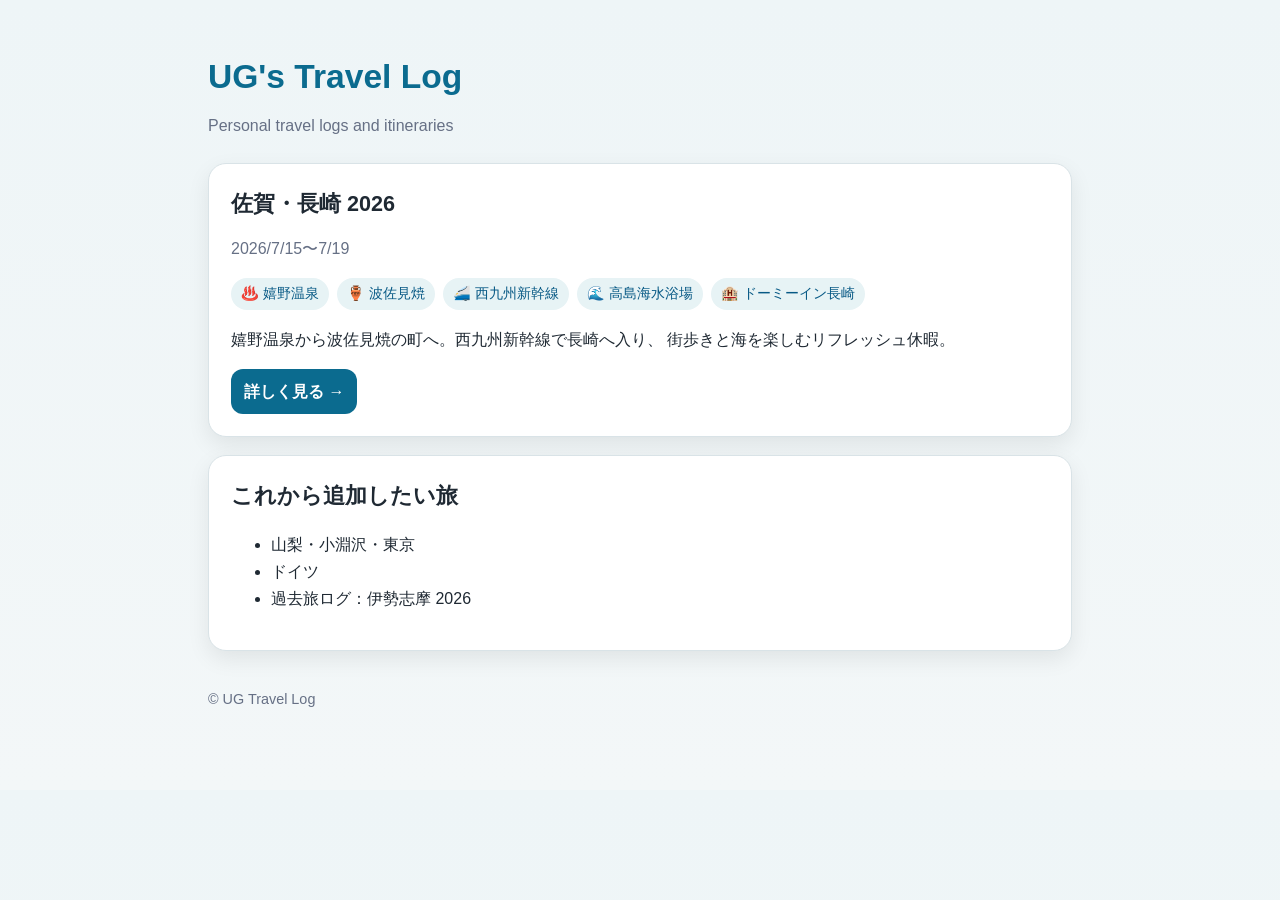
==== index.html @ ba16313a "20260628-002" ====
<!doctype html>
<html lang="ja">
<head>
  <meta charset="utf-8">
  <meta name="viewport" content="width=device-width,initial-scale=1">
  <title>Travel Log</title>
  <link rel="stylesheet" href="css/style.css">

  <!-- Cloudflare Web Analytics -->
  <script defer src='https://static.cloudflareinsights.com/beacon.min.js' data-cf-beacon='{"token": "0c024e4877604c50bf842f92238aa0e1"}'></script>
  <!-- End Cloudflare Web Analytics -->
</head>
<body>
<main>
  <header>
    <h1>UG's Travel Log</h1>
    <p class="meta">Personal travel logs and itineraries</p>
  </header>

  <section class="card">
    <h2>佐賀・長崎 2026</h2>
    <p class="meta">2026/7/15〜7/19</p>
    <div class="badges">
      <span class="badge">♨️ 嬉野温泉</span>
      <span class="badge">🏺 波佐見焼</span>
      <span class="badge">🚄 西九州新幹線</span>
      <span class="badge">🌊 高島海水浴場</span>
      <span class="badge">🏨 ドーミーイン長崎</span>
    </div>
    <p>
      嬉野温泉から波佐見焼の町へ。西九州新幹線で長崎へ入り、
      街歩きと海を楽しむリフレッシュ休暇。
    </p>
    <div class="button-row">
      <a class="button" href="2026/saga-nagasaki/index.html">詳しく見る →</a>
    </div>
  </section>

  <section class="card">
    <h2>これから追加したい旅</h2>
    <ul>
      <li>山梨・小淵沢・東京</li>
      <li>ドイツ</li>
      <li>過去旅ログ：伊勢志摩 2026</li>
    </ul>
  </section>

  <footer>
    <p>© UG Travel Log</p>
  </footer>
</main>
</body>
</html>
---- css/style.css ----
:root{
  --bg:#f3f7f8;
  --card:#ffffff;
  --ink:#1f2933;
  --muted:#667085;
  --brand:#0b6b8f;
  --brand2:#2f8f83;
  --accent:#d86b2a;
  --line:#d9e3e7;
  --shadow:0 8px 22px rgba(0,0,0,.08);
}
*{box-sizing:border-box}
body{
  margin:0;
  font-family:-apple-system,BlinkMacSystemFont,"Segoe UI","Hiragino Sans","Yu Gothic",Meiryo,sans-serif;
  color:var(--ink);
  background:linear-gradient(180deg,#eef5f7 0%,var(--bg) 100%);
  line-height:1.7;
}
main{max-width:900px;margin:0 auto;padding:32px 18px 64px}
header{margin:16px 0 24px}
h1{color:var(--brand);font-size:2.1rem;margin:.2em 0}
h2{font-size:1.35rem;margin:0 0 12px}
h3{font-size:1.05rem;margin:20px 0 8px}
a{color:var(--brand);text-decoration:none}
a:hover{text-decoration:underline}
.card{
  background:var(--card);
  border:1px solid var(--line);
  border-radius:18px;
  padding:22px;
  margin:18px 0;
  box-shadow:var(--shadow);
}
.badges{display:flex;flex-wrap:wrap;gap:8px;margin:12px 0}
.badge{
  display:inline-block;
  padding:4px 10px;
  border-radius:999px;
  background:#e7f3f5;
  color:#075985;
  font-size:.88rem;
}
.meta{color:var(--muted);margin:.2em 0 1em}
.button-row{display:flex;flex-wrap:wrap;gap:10px;margin-top:14px}
.button{
  display:inline-block;
  padding:9px 13px;
  border-radius:12px;
  background:var(--brand);
  color:white;
  font-weight:700;
}
.button:hover{text-decoration:none;filter:brightness(.96)}
.button.secondary{background:var(--brand2)}
.button.accent{background:var(--accent)}
.timeline{
  border-left:4px solid #cfe2e8;
  padding-left:16px;
  margin-left:4px;
}
.time{
  font-weight:700;
  color:var(--brand);
  white-space:nowrap;
}
table{
  width:100%;
  border-collapse:collapse;
  background:white;
  border-radius:12px;
  overflow:hidden;
}
td,th{
  border-bottom:1px solid var(--line);
  padding:10px;
  vertical-align:top;
}
th{background:#eaf4f6;text-align:left}
.place-grid{
  display:grid;
  grid-template-columns:repeat(auto-fit,minmax(240px,1fr));
  gap:14px;
}
.place{
  border:1px solid var(--line);
  border-radius:14px;
  padding:14px;
  background:#fbfdfe;
}
.place h3{margin-top:0}
.note{
  background:#fff9e8;
  border-left:5px solid #f5b84b;
  padding:12px 14px;
  border-radius:10px;
}
footer{color:var(--muted);font-size:.9rem;margin-top:36px}
@media (prefers-color-scheme: dark){
  :root{--bg:#0f1720;--card:#17212b;--ink:#e5edf2;--muted:#a8b3bd;--line:#2b3945;--shadow:0 8px 24px rgba(0,0,0,.25)}
  body{background:#0f1720}
  .badge{background:#123348;color:#b9ecff}
  table{background:var(--card)}
  th{background:#152c38}
  .place{background:#14202a}
  .note{background:#2b2412}
}
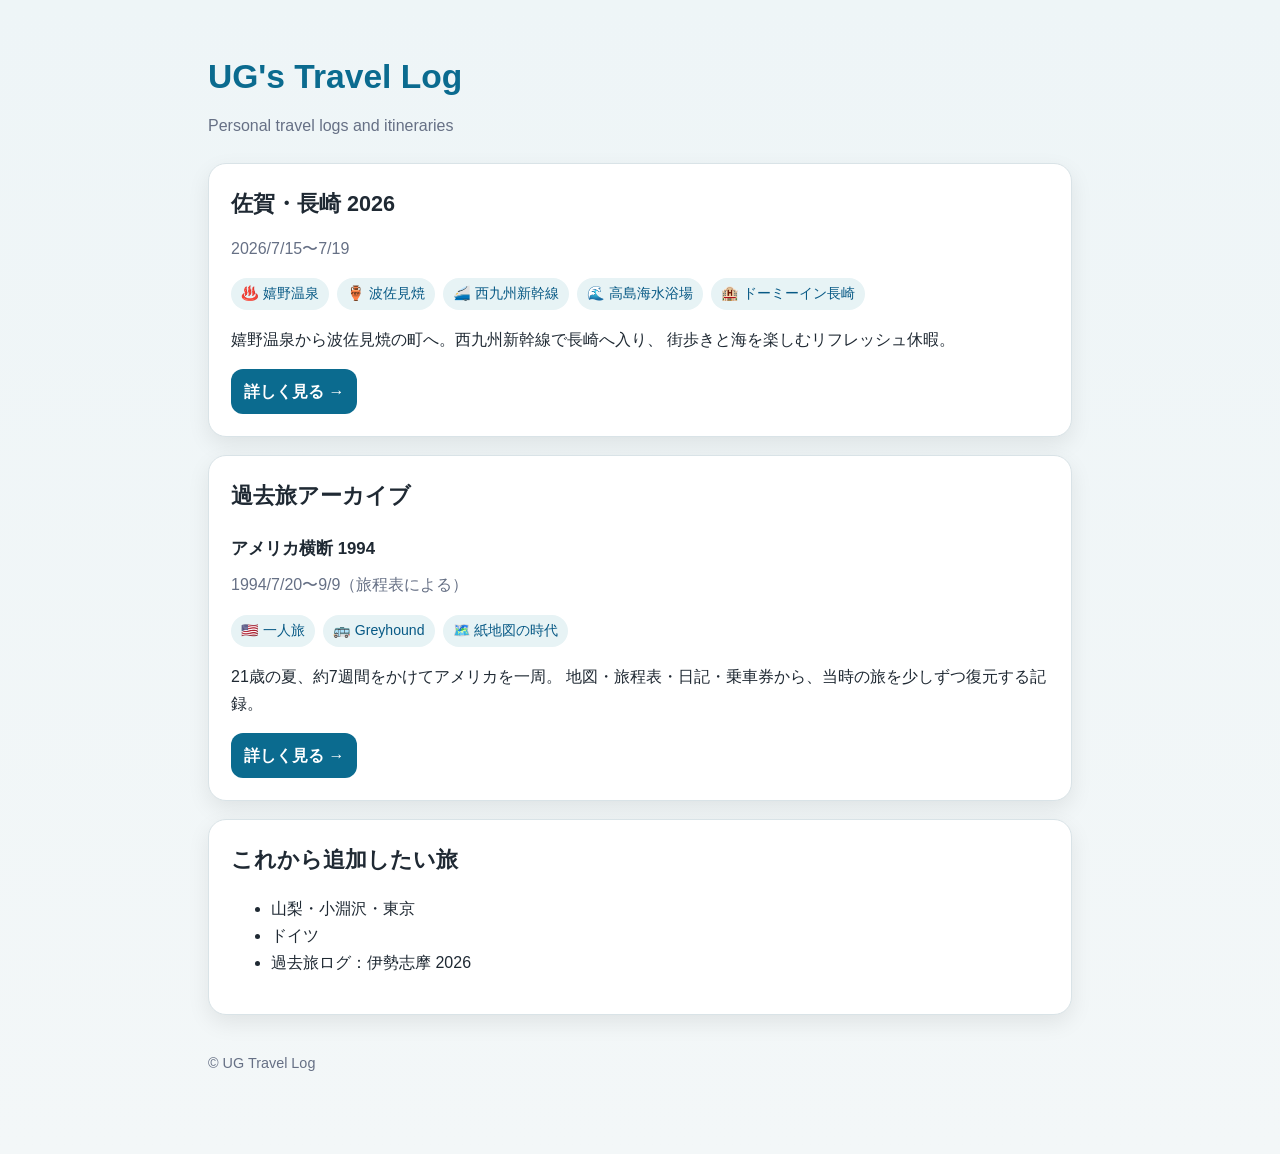
==== commit aeb115b4: "20260927 1994USA途中" ====
--- a/index.html
+++ b/index.html
@@ -37,6 +37,24 @@
   </section>
 
   <section class="card">
+    <h2>過去旅アーカイブ</h2>
+    <h3>アメリカ横断 1994</h3>
+    <p class="meta">1994/7/20〜9/9（旅程表による）</p>
+    <div class="badges">
+      <span class="badge">🇺🇸 一人旅</span>
+      <span class="badge">🚌 Greyhound</span>
+      <span class="badge">🗺️ 紙地図の時代</span>
+    </div>
+    <p>
+      21歳の夏、約7週間をかけてアメリカを一周。
+      地図・旅程表・日記・乗車券から、当時の旅を少しずつ復元する記録。
+    </p>
+    <div class="button-row">
+      <a class="button" href="1994/usa/index.html">詳しく見る →</a>
+    </div>
+  </section>
+
+  <section class="card">
     <h2>これから追加したい旅</h2>
     <ul>
       <li>山梨・小淵沢・東京</li>
--- a/css/style.css
+++ b/css/style.css
@@ -89,7 +89,135 @@
   padding:14px;
   background:#fbfdfe;
 }
+.place-photo{
+  width:100%;
+  aspect-ratio:4/3;
+  object-fit:cover;
+  border-radius:10px;
+  margin-bottom:12px;
+  background:#e7eef1;
+}
+.archive-image-link{
+  display:block;
+}
+.archive-map{
+  display:block;
+  width:100%;
+  border:1px solid var(--line);
+  border-radius:12px;
+  background:#e7eef1;
+}
+.archive-document-grid{
+  display:grid;
+  grid-template-columns:repeat(auto-fit,minmax(260px,1fr));
+  gap:14px;
+}
+.archive-document-grid img{
+  display:block;
+  width:100%;
+  border:1px solid var(--line);
+  border-radius:12px;
+  background:#e7eef1;
+}
+.archive-ticket-grid{
+  display:grid;
+  grid-template-columns:repeat(auto-fit,minmax(300px,1fr));
+  gap:14px;
+  margin-top:18px;
+}
+.archive-ticket-grid img{
+  display:block;
+  width:100%;
+  border:1px solid var(--line);
+  border-radius:12px;
+  background:#e7eef1;
+}
+.archive-feature{
+  display:grid;
+  grid-template-columns:minmax(200px,300px) 1fr;
+  gap:18px;
+  align-items:center;
+  margin:18px 0;
+  padding:14px;
+  border:1px solid var(--line);
+  border-radius:14px;
+  background:#fbfdfe;
+}
+.archive-feature img{
+  display:block;
+  width:100%;
+  border-radius:10px;
+  border:1px solid var(--line);
+}
+.archive-feature h3{margin-top:0}
+.archive-postcard-grid{
+  display:grid;
+  grid-template-columns:repeat(auto-fit,minmax(190px,1fr));
+  gap:14px;
+}
+.archive-postcard-grid figure{
+  margin:0;
+  border:1px solid var(--line);
+  border-radius:12px;
+  overflow:hidden;
+  background:#fbfdfe;
+}
+.archive-postcard-grid img{
+  display:block;
+  width:100%;
+  aspect-ratio:4/3;
+  object-fit:cover;
+  background:#e7eef1;
+}
+.archive-postcard-grid figcaption{
+  padding:8px 10px;
+  font-weight:700;
+}
 .place h3{margin-top:0}
+.food-grid{
+  display:grid;
+  grid-template-columns:repeat(auto-fit,minmax(150px,1fr));
+  gap:12px;
+  margin:8px 0 14px;
+}
+.food-item{
+  border:1px solid var(--line);
+  border-radius:12px;
+  overflow:hidden;
+  background:#fbfdfe;
+}
+.food-item img{
+  display:block;
+  width:100%;
+  aspect-ratio:4/3;
+  object-fit:cover;
+  background:#e7eef1;
+}
+.food-item span{
+  display:block;
+  padding:8px 10px;
+  font-weight:700;
+}
+.weather-grid{
+  display:grid;
+  grid-template-columns:repeat(auto-fit,minmax(140px,1fr));
+  gap:12px;
+  margin:12px 0;
+}
+.weather-item{
+  border:1px solid var(--line);
+  border-radius:12px;
+  padding:12px;
+  background:#fbfdfe;
+}
+.weather-item strong,
+.weather-item span{
+  display:block;
+}
+.weather-main{
+  margin:6px 0;
+  font-weight:700;
+}
 .note{
   background:#fff9e8;
   border-left:5px solid #f5b84b;
@@ -104,5 +232,9 @@
   table{background:var(--card)}
   th{background:#152c38}
   .place{background:#14202a}
+  .archive-postcard-grid figure{background:#14202a}
+  .archive-feature{background:#14202a}
+  .food-item{background:#14202a}
+  .weather-item{background:#14202a}
   .note{background:#2b2412}
 }
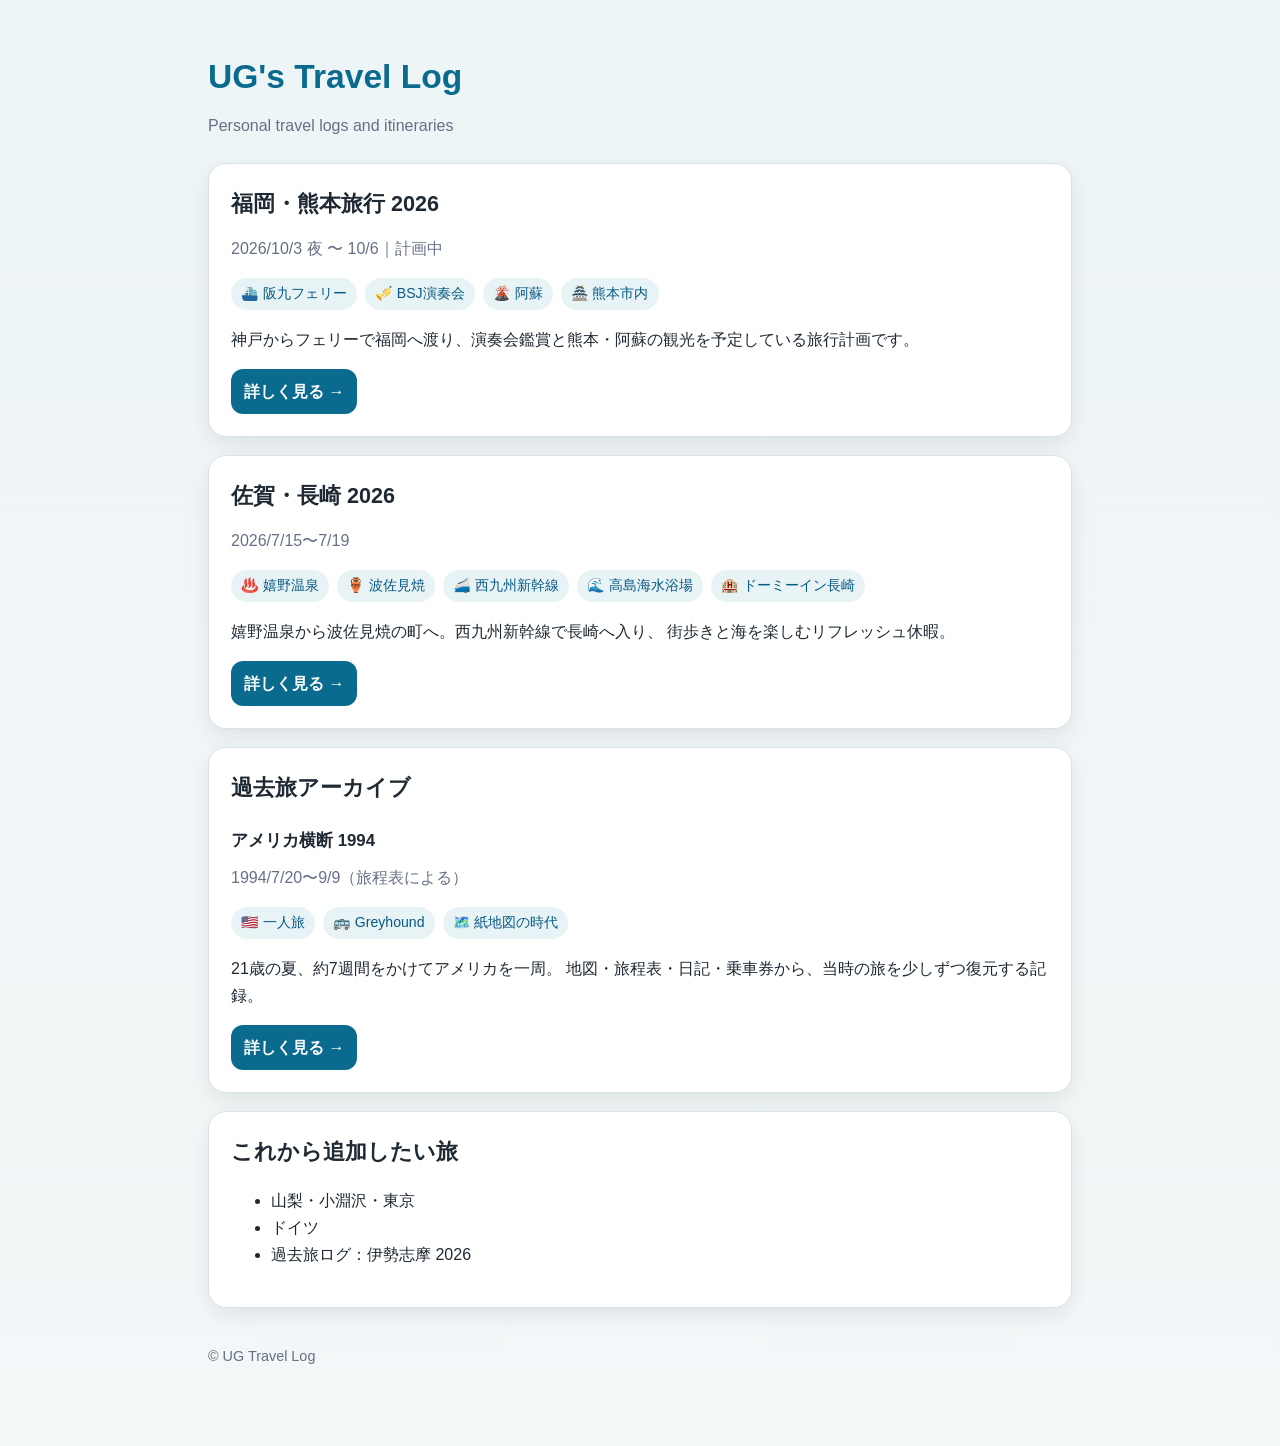
==== commit e97a5bc7: "20260927 fukuoka-kumamoto" ====
--- a/index.html
+++ b/index.html
@@ -16,6 +16,23 @@
     <h1>UG's Travel Log</h1>
     <p class="meta">Personal travel logs and itineraries</p>
   </header>
+
+  <section class="card">
+    <h2>福岡・熊本旅行 2026</h2>
+    <p class="meta">2026/10/3 夜 〜 10/6｜計画中</p>
+    <div class="badges">
+      <span class="badge">⛴️ 阪九フェリー</span>
+      <span class="badge">🎺 BSJ演奏会</span>
+      <span class="badge">🌋 阿蘇</span>
+      <span class="badge">🏯 熊本市内</span>
+    </div>
+    <p>
+      神戸からフェリーで福岡へ渡り、演奏会鑑賞と熊本・阿蘇の観光を予定している旅行計画です。
+    </p>
+    <div class="button-row">
+      <a class="button" href="2026/fukuoka-kumamoto/index.html">詳しく見る →</a>
+    </div>
+  </section>
 
   <section class="card">
     <h2>佐賀・長崎 2026</h2>
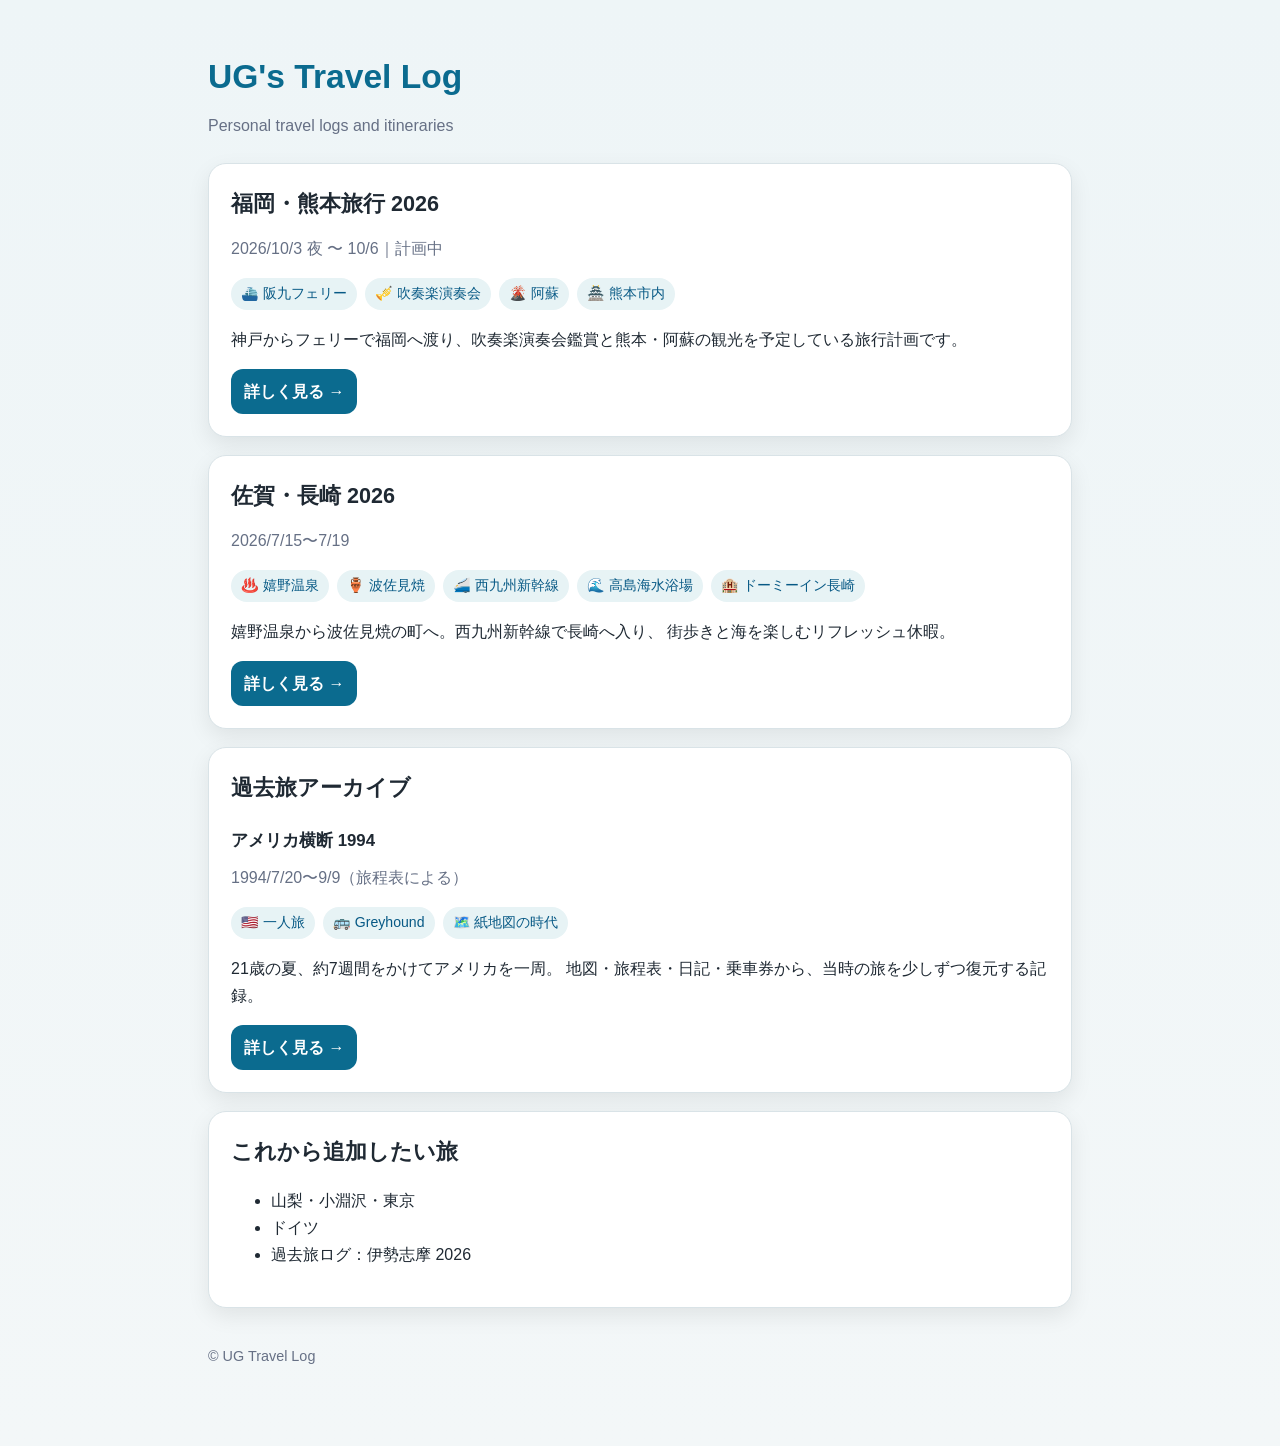
==== commit fd8953af: "20260927 fukuoka-kukmamoto" ====
--- a/index.html
+++ b/index.html
@@ -22,12 +22,12 @@
     <p class="meta">2026/10/3 夜 〜 10/6｜計画中</p>
     <div class="badges">
       <span class="badge">⛴️ 阪九フェリー</span>
-      <span class="badge">🎺 BSJ演奏会</span>
+      <span class="badge">🎺 吹奏楽演奏会</span>
       <span class="badge">🌋 阿蘇</span>
       <span class="badge">🏯 熊本市内</span>
     </div>
     <p>
-      神戸からフェリーで福岡へ渡り、演奏会鑑賞と熊本・阿蘇の観光を予定している旅行計画です。
+      神戸からフェリーで福岡へ渡り、吹奏楽演奏会鑑賞と熊本・阿蘇の観光を予定している旅行計画です。
     </p>
     <div class="button-row">
       <a class="button" href="2026/fukuoka-kumamoto/index.html">詳しく見る →</a>
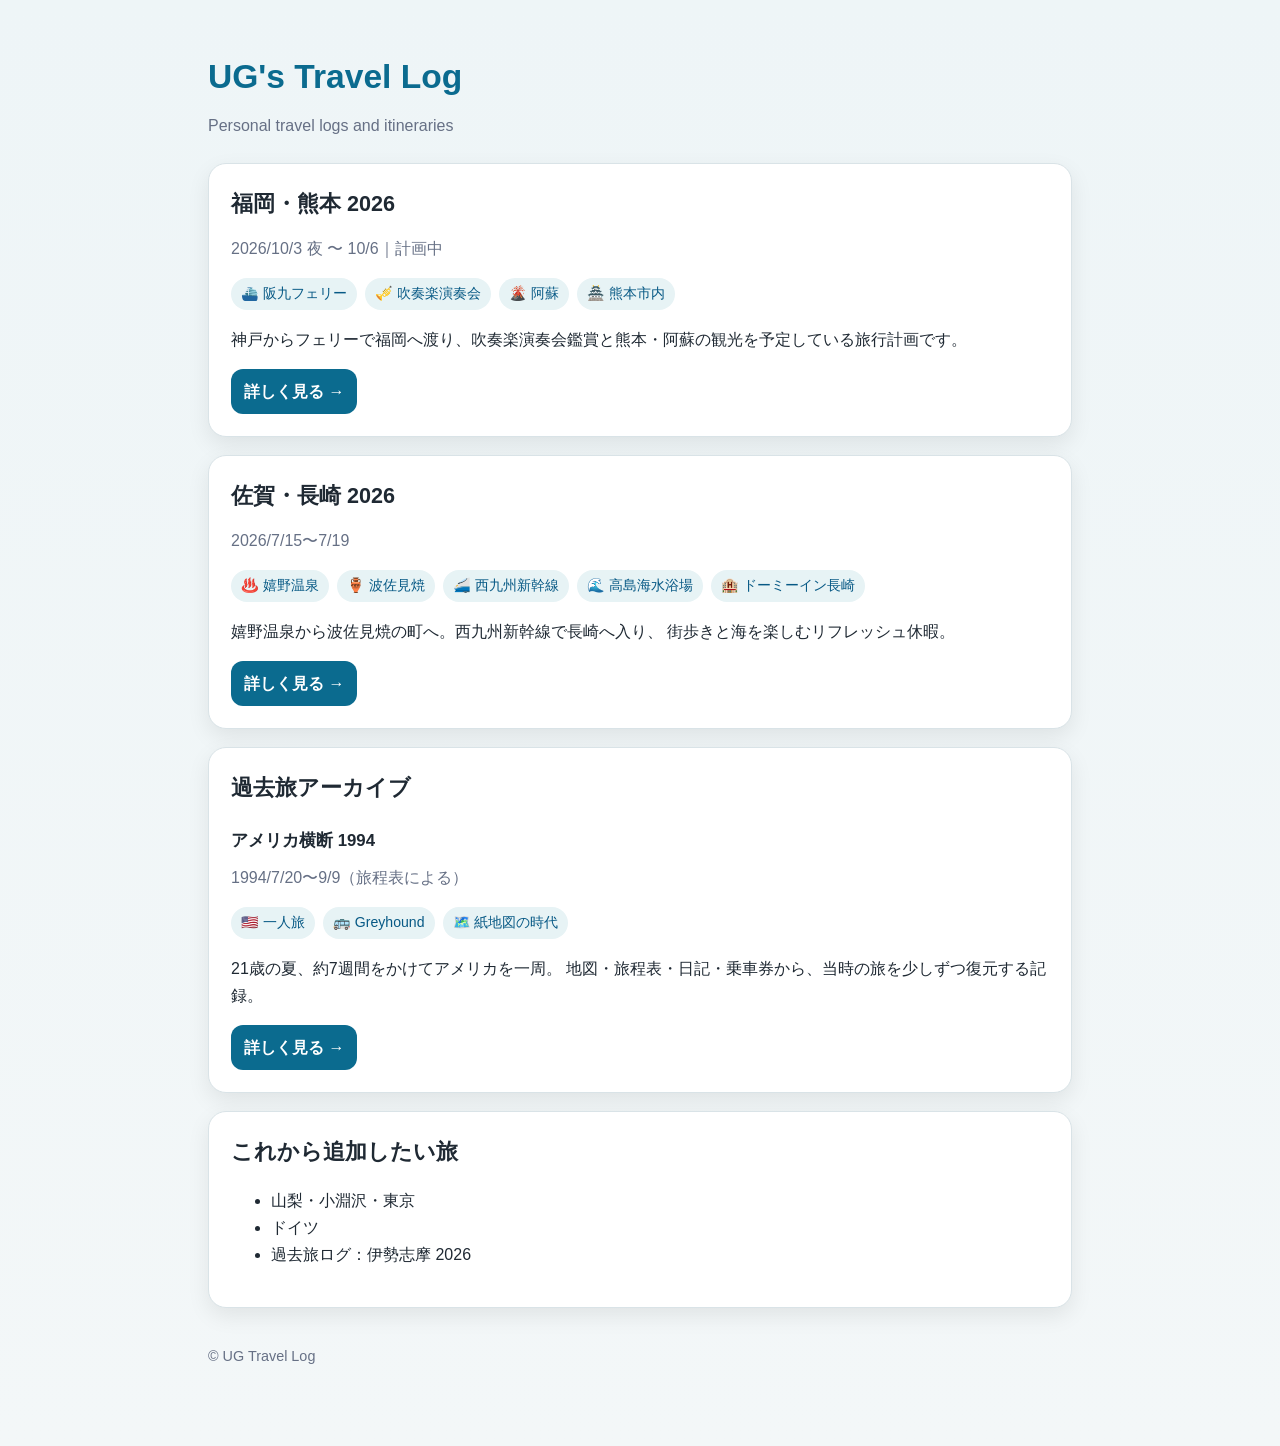
==== commit 466b6eed: "20261002" ====
--- a/index.html
+++ b/index.html
@@ -18,7 +18,7 @@
   </header>
 
   <section class="card">
-    <h2>福岡・熊本旅行 2026</h2>
+    <h2>福岡・熊本 2026</h2>
     <p class="meta">2026/10/3 夜 〜 10/6｜計画中</p>
     <div class="badges">
       <span class="badge">⛴️ 阪九フェリー</span>
--- a/css/style.css
+++ b/css/style.css
@@ -97,6 +97,17 @@
   margin-bottom:12px;
   background:#e7eef1;
 }
+.place-photo-grid{
+  display:grid;
+  grid-template-columns:1fr;
+  gap:8px;
+  margin-bottom:12px;
+}
+.place-photo-grid .place-photo{
+  margin-bottom:0;
+  object-fit:contain;
+}
+.purchase-photo{object-fit:contain}
 .archive-image-link{
   display:block;
 }
@@ -155,6 +166,10 @@
   grid-template-columns:repeat(auto-fit,minmax(190px,1fr));
   gap:14px;
 }
+.archive-postcard-grid--dinner{
+  grid-template-columns:repeat(auto-fit,minmax(140px,1fr));
+  margin-top:12px;
+}
 .archive-postcard-grid figure{
   margin:0;
   border:1px solid var(--line);
@@ -169,9 +184,46 @@
   object-fit:cover;
   background:#e7eef1;
 }
+.archive-postcard--portrait img{aspect-ratio:3/4}
+.archive-postcard--trimmed-portrait img{aspect-ratio:15/19}
+.archive-postcard--tall img{aspect-ratio:135/188}
+.archive-postcard--wide img{aspect-ratio:3/2}
 .archive-postcard-grid figcaption{
   padding:8px 10px;
   font-weight:700;
+}
+.archive-postcard-grid img,
+.place-photo{cursor:zoom-in}
+.photo-lightbox{
+  border:0;
+  padding:0;
+  max-width:96vw;
+  max-height:96vh;
+  background:transparent;
+}
+.photo-lightbox::backdrop{background:rgba(0,0,0,.82)}
+.photo-lightbox-content{position:relative}
+.photo-lightbox img{
+  display:block;
+  max-width:94vw;
+  max-height:90vh;
+  width:auto;
+  height:auto;
+  background:#111;
+}
+.photo-lightbox-close{
+  position:absolute;
+  top:8px;
+  right:8px;
+  width:40px;
+  height:40px;
+  border:0;
+  border-radius:50%;
+  background:rgba(0,0,0,.72);
+  color:#fff;
+  font-size:28px;
+  line-height:1;
+  cursor:pointer;
 }
 .place h3{margin-top:0}
 .food-grid{
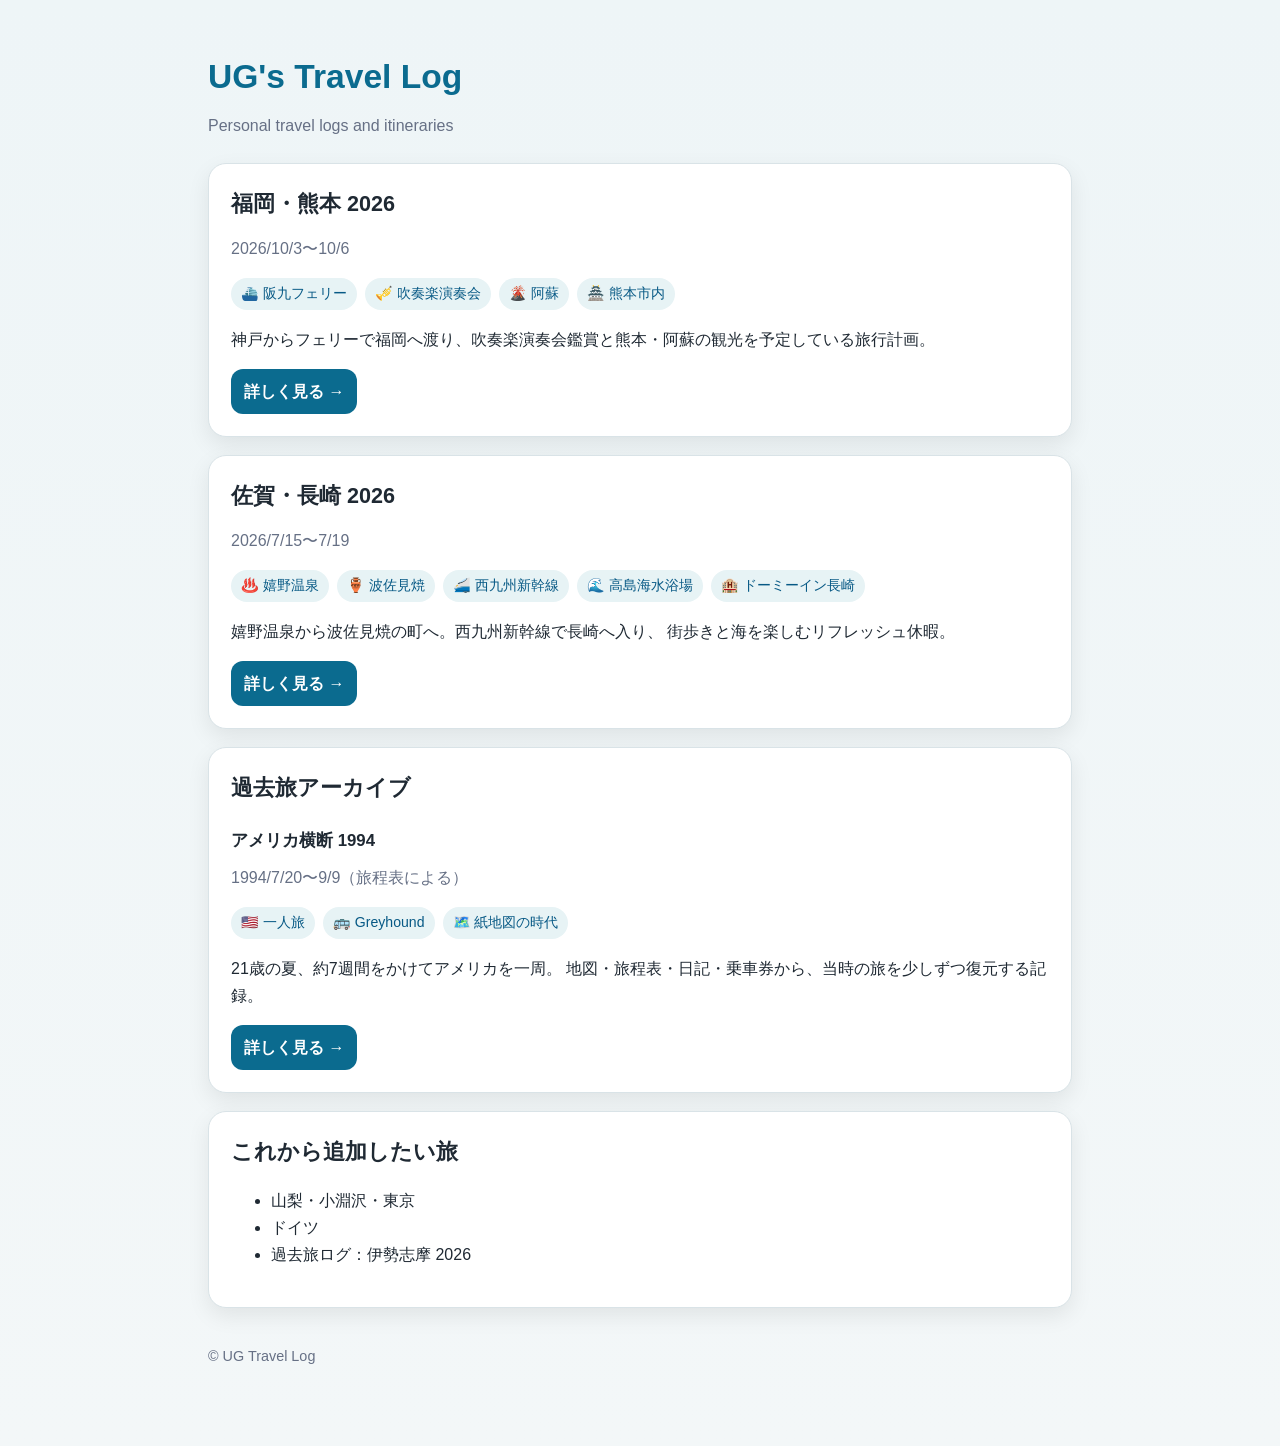
==== commit 2719460e: "20261003" ====
--- a/index.html
+++ b/index.html
@@ -19,7 +19,7 @@
 
   <section class="card">
     <h2>福岡・熊本 2026</h2>
-    <p class="meta">2026/10/3 夜 〜 10/6｜計画中</p>
+    <p class="meta">2026/10/3〜10/6</p>
     <div class="badges">
       <span class="badge">⛴️ 阪九フェリー</span>
       <span class="badge">🎺 吹奏楽演奏会</span>
@@ -27,7 +27,7 @@
       <span class="badge">🏯 熊本市内</span>
     </div>
     <p>
-      神戸からフェリーで福岡へ渡り、吹奏楽演奏会鑑賞と熊本・阿蘇の観光を予定している旅行計画です。
+      神戸からフェリーで福岡へ渡り、吹奏楽演奏会鑑賞と熊本・阿蘇の観光を予定している旅行計画。
     </p>
     <div class="button-row">
       <a class="button" href="2026/fukuoka-kumamoto/index.html">詳しく見る →</a>
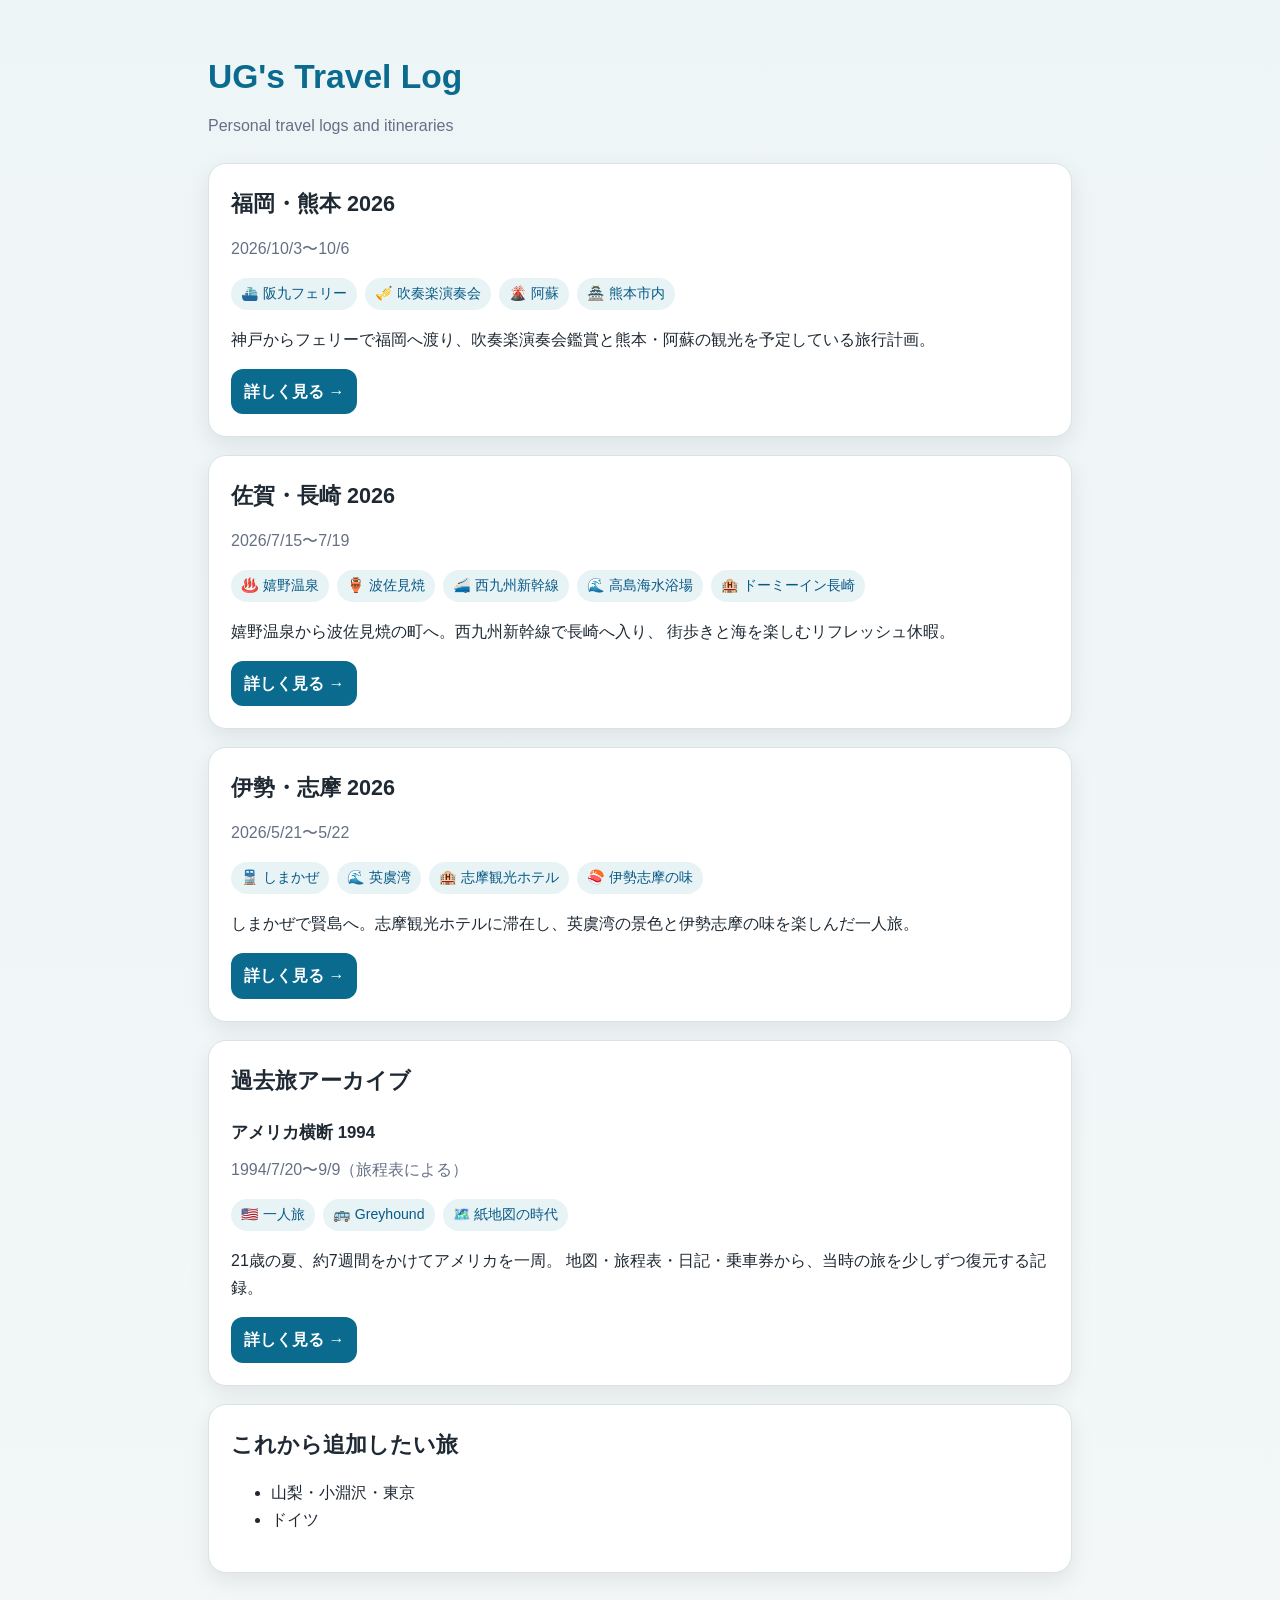
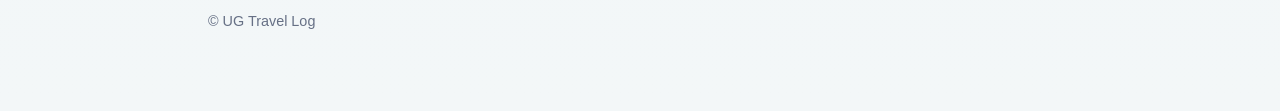
==== commit 7e8ba030: "20261010" ====
--- a/index.html
+++ b/index.html
@@ -54,6 +54,23 @@
   </section>
 
   <section class="card">
+    <h2>伊勢・志摩 2026</h2>
+    <p class="meta">2026/5/21〜5/22</p>
+    <div class="badges">
+      <span class="badge">🚆 しまかぜ</span>
+      <span class="badge">🌊 英虞湾</span>
+      <span class="badge">🏨 志摩観光ホテル</span>
+      <span class="badge">🍣 伊勢志摩の味</span>
+    </div>
+    <p>
+      しまかぜで賢島へ。志摩観光ホテルに滞在し、英虞湾の景色と伊勢志摩の味を楽しんだ一人旅。
+    </p>
+    <div class="button-row">
+      <a class="button" href="2026/ise-shima/index.html">詳しく見る →</a>
+    </div>
+  </section>
+
+  <section class="card">
     <h2>過去旅アーカイブ</h2>
     <h3>アメリカ横断 1994</h3>
     <p class="meta">1994/7/20〜9/9（旅程表による）</p>
@@ -76,7 +93,6 @@
     <ul>
       <li>山梨・小淵沢・東京</li>
       <li>ドイツ</li>
-      <li>過去旅ログ：伊勢志摩 2026</li>
     </ul>
   </section>
 
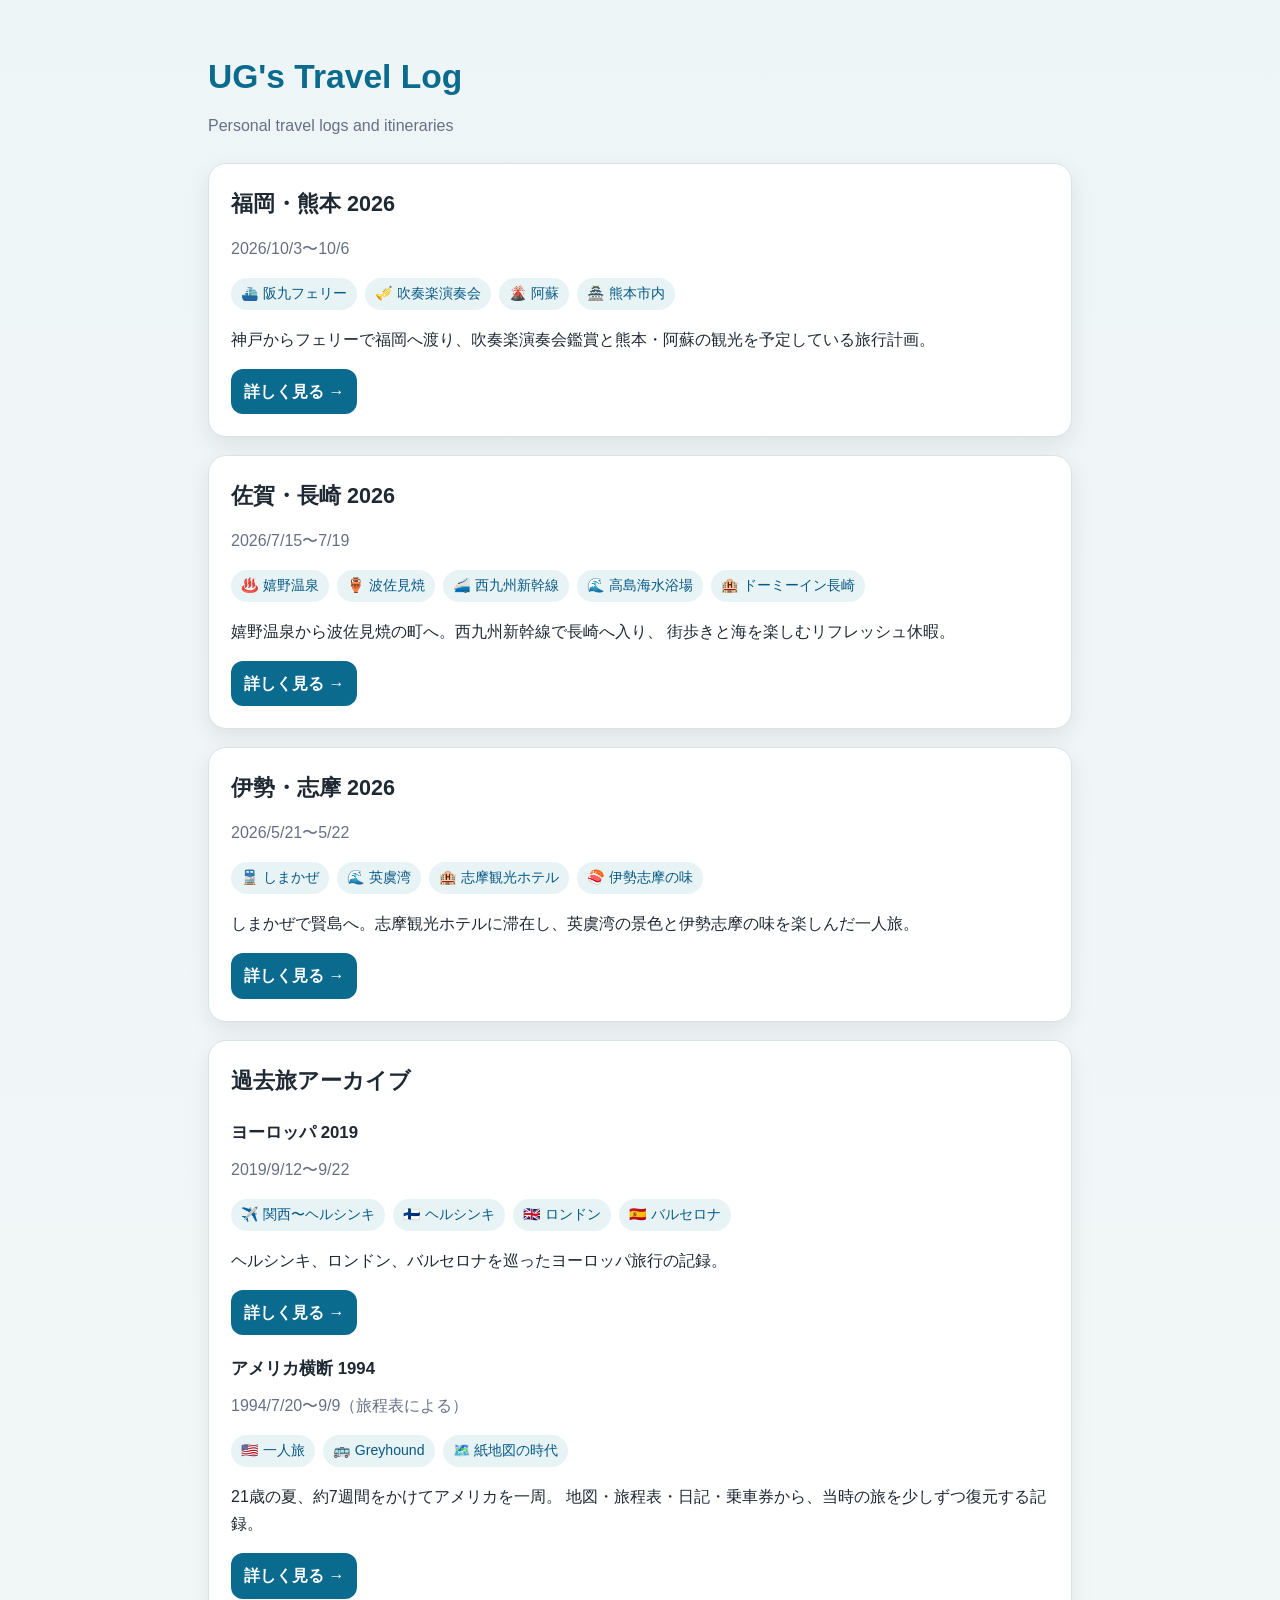
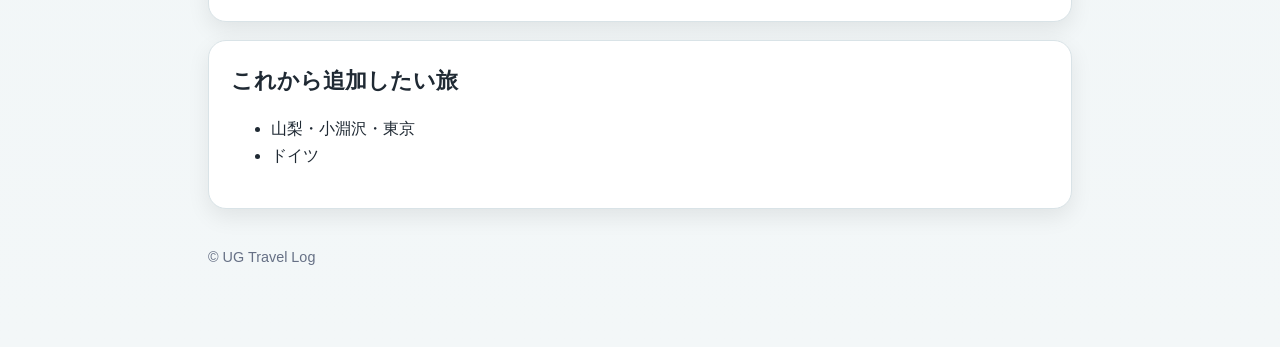
==== commit f8ef70e0: "20261025" ====
--- a/index.html
+++ b/index.html
@@ -72,6 +72,21 @@
 
   <section class="card">
     <h2>過去旅アーカイブ</h2>
+    <h3>ヨーロッパ 2019</h3>
+    <p class="meta">2019/9/12〜9/22</p>
+    <div class="badges">
+      <span class="badge">✈️ 関西〜ヘルシンキ</span>
+      <span class="badge">🇫🇮 ヘルシンキ</span>
+      <span class="badge">🇬🇧 ロンドン</span>
+      <span class="badge">🇪🇸 バルセロナ</span>
+    </div>
+    <p>
+      ヘルシンキ、ロンドン、バルセロナを巡ったヨーロッパ旅行の記録。
+    </p>
+    <div class="button-row">
+      <a class="button" href="2019/europe/europe-2019.html">詳しく見る →</a>
+    </div>
+
     <h3>アメリカ横断 1994</h3>
     <p class="meta">1994/7/20〜9/9（旅程表による）</p>
     <div class="badges">
@@ -85,8 +100,7 @@
     </p>
     <div class="button-row">
       <a class="button" href="1994/usa/index.html">詳しく見る →</a>
-    </div>
-  </section>
+    </div>  </section>
 
   <section class="card">
     <h2>これから追加したい旅</h2>
@@ -102,3 +116,5 @@
 </main>
 </body>
 </html>
+
+
